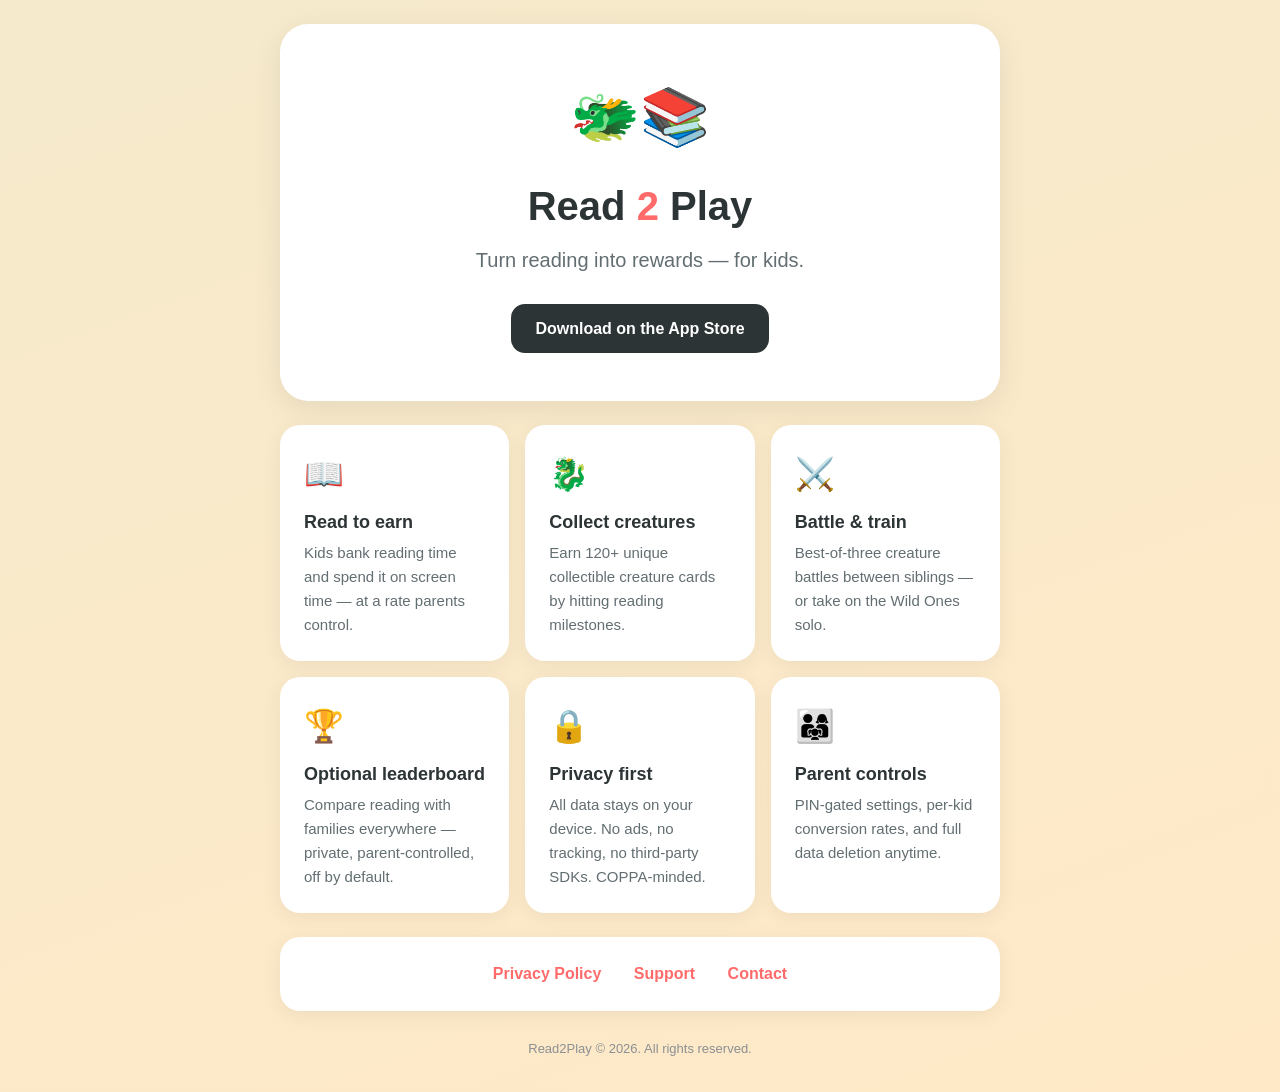
==== index.html @ 698ada0f "Read 2 Play site: landing, privacy policy, support" ====
<!DOCTYPE html>
<html lang="en">
<head>
    <meta charset="UTF-8">
    <meta name="viewport" content="width=device-width, initial-scale=1.0">
    <title>Read 2 Play — Turn reading into rewards</title>
    <style>
        * { margin: 0; padding: 0; box-sizing: border-box; }
        body {
            font-family: -apple-system, BlinkMacSystemFont, 'Segoe UI', Roboto, sans-serif;
            line-height: 1.6; color: #2D3436;
            background: linear-gradient(160deg, #F5EACC 0%, #FFE9C7 100%);
            min-height: 100vh; padding: 24px;
        }
        .wrap { max-width: 720px; margin: 0 auto; }
        .hero {
            text-align: center; background: #fff; border-radius: 28px;
            padding: 48px 32px; box-shadow: 0 8px 30px rgba(0,0,0,0.08); margin-bottom: 24px;
        }
        .logo { font-size: 56px; }
        h1 { font-size: 40px; margin: 12px 0 6px; }
        .accent { color: #FF6B6B; }
        .tagline { font-size: 20px; color: #636E72; margin-bottom: 28px; }
        .badge {
            display: inline-block; background: #2D3436; color: #fff; text-decoration: none;
            padding: 12px 24px; border-radius: 14px; font-weight: 600; font-size: 16px;
            transition: transform .15s ease;
        }
        .badge:hover { transform: translateY(-2px); }
        .grid {
            display: grid; grid-template-columns: repeat(auto-fit, minmax(210px, 1fr));
            gap: 16px; margin-bottom: 24px;
        }
        .card {
            background: #fff; border-radius: 20px; padding: 24px;
            box-shadow: 0 4px 20px rgba(0,0,0,0.06);
        }
        .card .ico { font-size: 32px; }
        .card h3 { font-size: 18px; margin: 8px 0 4px; }
        .card p { color: #636E72; font-size: 15px; }
        .links {
            text-align: center; background: #fff; border-radius: 20px; padding: 24px;
            box-shadow: 0 4px 20px rgba(0,0,0,0.06);
        }
        .links a {
            color: #FF6B6B; text-decoration: none; font-weight: 600; margin: 0 14px;
        }
        .links a:hover { text-decoration: underline; }
        footer { text-align: center; margin: 28px 0 8px; font-size: 13px; color: #8a8f93; }
    </style>
</head>
<body>
    <div class="wrap">
        <div class="hero">
            <div class="logo">🐲📚</div>
            <h1>Read <span class="accent">2</span> Play</h1>
            <p class="tagline">Turn reading into rewards — for kids.</p>
            <a class="badge" href="https://apps.apple.com/app/id6759507366">Download on the App Store</a>
        </div>

        <div class="grid">
            <div class="card"><div class="ico">📖</div><h3>Read to earn</h3><p>Kids bank reading time and spend it on screen time — at a rate parents control.</p></div>
            <div class="card"><div class="ico">🐉</div><h3>Collect creatures</h3><p>Earn 120+ unique collectible creature cards by hitting reading milestones.</p></div>
            <div class="card"><div class="ico">⚔️</div><h3>Battle &amp; train</h3><p>Best-of-three creature battles between siblings — or take on the Wild Ones solo.</p></div>
            <div class="card"><div class="ico">🏆</div><h3>Optional leaderboard</h3><p>Compare reading with families everywhere — private, parent-controlled, off by default.</p></div>
            <div class="card"><div class="ico">🔒</div><h3>Privacy first</h3><p>All data stays on your device. No ads, no tracking, no third-party SDKs. COPPA-minded.</p></div>
            <div class="card"><div class="ico">👨‍👩‍👧</div><h3>Parent controls</h3><p>PIN-gated settings, per-kid conversion rates, and full data deletion anytime.</p></div>
        </div>

        <div class="links">
            <a href="privacy.html">Privacy Policy</a>
            <a href="support.html">Support</a>
            <a href="mailto:support@jma.zone">Contact</a>
        </div>

        <footer>Read2Play &copy; 2026. All rights reserved.</footer>
    </div>
</body>
</html>
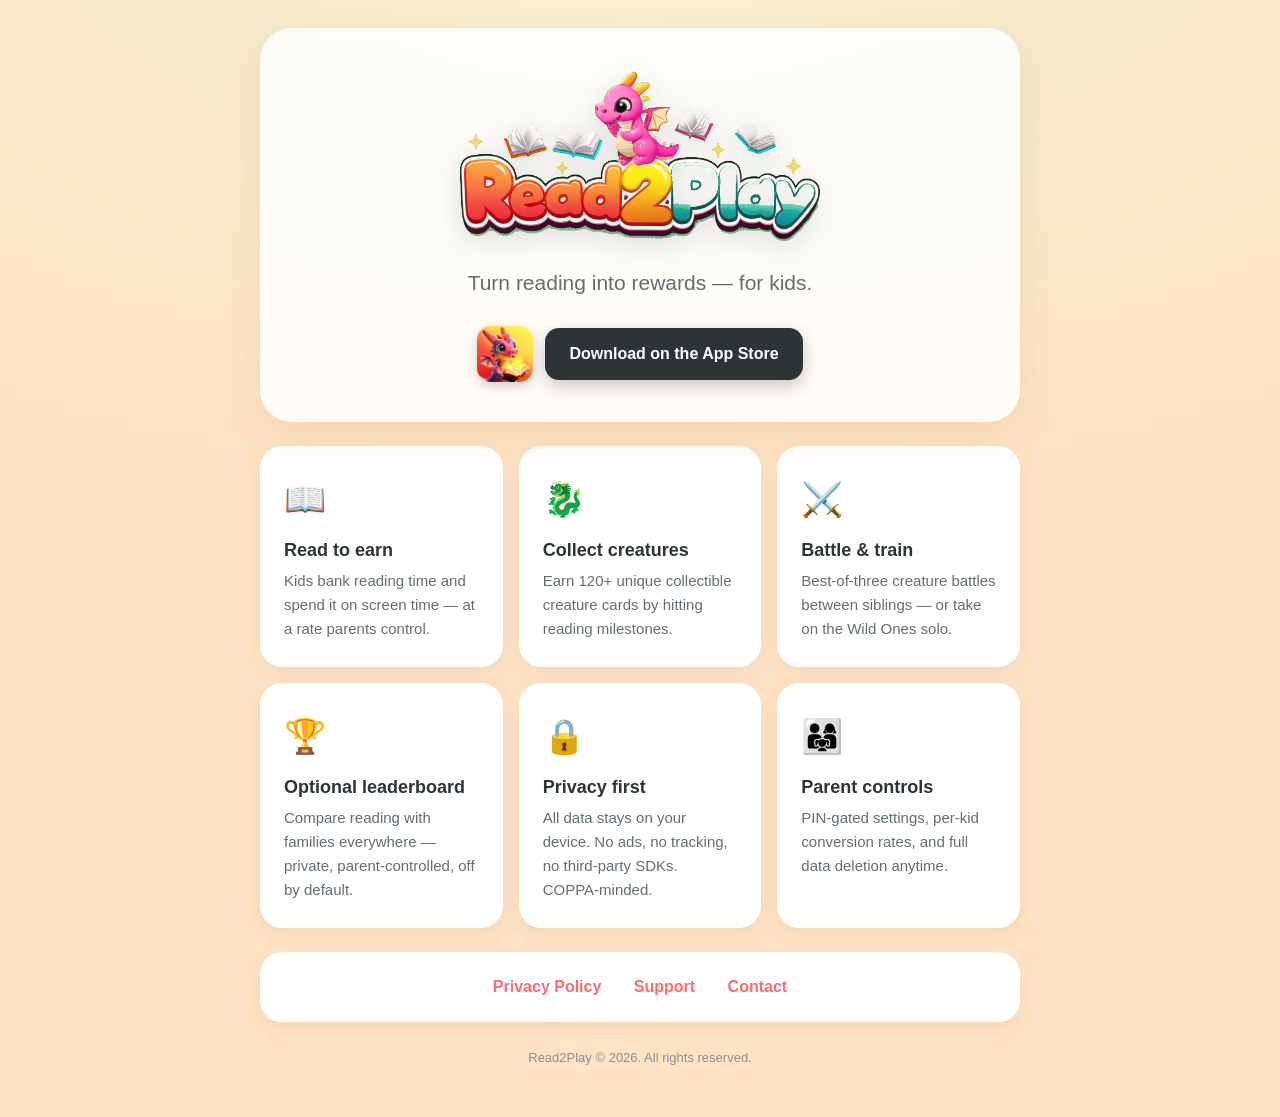
==== commit ba45b299: "Add app logo, icon, favicons; polish landing + page headers" ====
--- a/index.html
+++ b/index.html
@@ -4,58 +4,67 @@
     <meta charset="UTF-8">
     <meta name="viewport" content="width=device-width, initial-scale=1.0">
     <title>Read 2 Play — Turn reading into rewards</title>
+    <meta name="description" content="Read 2 Play turns kids' reading time into screen time — collect creatures, battle, and climb a private family leaderboard.">
+    <link rel="icon" type="image/png" href="favicon.png">
+    <link rel="apple-touch-icon" href="apple-touch-icon.png">
+    <meta property="og:title" content="Read 2 Play — Turn reading into rewards">
+    <meta property="og:description" content="Kids bank reading time to earn screen time, collect creatures, and battle. Private and parent-controlled.">
+    <meta property="og:image" content="icon.png">
     <style>
         * { margin: 0; padding: 0; box-sizing: border-box; }
+        :root { --coral:#FF6B6B; --ink:#2D3436; --muted:#636E72; }
         body {
             font-family: -apple-system, BlinkMacSystemFont, 'Segoe UI', Roboto, sans-serif;
-            line-height: 1.6; color: #2D3436;
-            background: linear-gradient(160deg, #F5EACC 0%, #FFE9C7 100%);
-            min-height: 100vh; padding: 24px;
+            line-height: 1.6; color: var(--ink);
+            background: radial-gradient(1200px 600px at 50% -10%, #FFF3D6 0%, #F5EACC 45%, #FFE3C4 100%);
+            min-height: 100vh; padding: 28px 20px 48px;
         }
-        .wrap { max-width: 720px; margin: 0 auto; }
+        .wrap { max-width: 760px; margin: 0 auto; }
         .hero {
-            text-align: center; background: #fff; border-radius: 28px;
-            padding: 48px 32px; box-shadow: 0 8px 30px rgba(0,0,0,0.08); margin-bottom: 24px;
+            text-align: center; background: rgba(255,255,255,0.85); backdrop-filter: blur(6px);
+            border-radius: 32px; padding: 44px 32px 40px;
+            box-shadow: 0 12px 40px rgba(180,120,40,0.14); margin-bottom: 24px;
         }
-        .logo { font-size: 56px; }
-        h1 { font-size: 40px; margin: 12px 0 6px; }
-        .accent { color: #FF6B6B; }
-        .tagline { font-size: 20px; color: #636E72; margin-bottom: 28px; }
+        .hero img.logo { width: min(360px, 78%); height: auto; filter: drop-shadow(0 6px 14px rgba(0,0,0,0.12)); }
+        .tagline { font-size: 21px; color: var(--muted); margin: 18px 0 26px; }
+        .cta-row { display: flex; gap: 12px; justify-content: center; flex-wrap: wrap; align-items: center; }
         .badge {
-            display: inline-block; background: #2D3436; color: #fff; text-decoration: none;
-            padding: 12px 24px; border-radius: 14px; font-weight: 600; font-size: 16px;
-            transition: transform .15s ease;
+            display: inline-flex; align-items: center; gap: 8px; background: var(--ink); color: #fff;
+            text-decoration: none; padding: 13px 24px; border-radius: 14px; font-weight: 600; font-size: 16px;
+            transition: transform .15s ease, box-shadow .15s ease; box-shadow: 0 6px 16px rgba(45,52,54,0.25);
         }
-        .badge:hover { transform: translateY(-2px); }
+        .badge:hover { transform: translateY(-2px); box-shadow: 0 10px 22px rgba(45,52,54,0.3); }
+        .appicon { width: 56px; height: 56px; border-radius: 14px; box-shadow: 0 4px 12px rgba(0,0,0,0.18); }
         .grid {
-            display: grid; grid-template-columns: repeat(auto-fit, minmax(210px, 1fr));
+            display: grid; grid-template-columns: repeat(auto-fit, minmax(220px, 1fr));
             gap: 16px; margin-bottom: 24px;
         }
         .card {
-            background: #fff; border-radius: 20px; padding: 24px;
-            box-shadow: 0 4px 20px rgba(0,0,0,0.06);
+            background: #fff; border-radius: 22px; padding: 26px 24px;
+            box-shadow: 0 6px 22px rgba(0,0,0,0.06); transition: transform .15s ease;
         }
-        .card .ico { font-size: 32px; }
-        .card h3 { font-size: 18px; margin: 8px 0 4px; }
-        .card p { color: #636E72; font-size: 15px; }
+        .card:hover { transform: translateY(-3px); }
+        .card .ico { font-size: 34px; }
+        .card h3 { font-size: 18px; margin: 10px 0 4px; }
+        .card p { color: var(--muted); font-size: 15px; }
         .links {
-            text-align: center; background: #fff; border-radius: 20px; padding: 24px;
-            box-shadow: 0 4px 20px rgba(0,0,0,0.06);
+            text-align: center; background: #fff; border-radius: 22px; padding: 22px;
+            box-shadow: 0 6px 22px rgba(0,0,0,0.06); font-weight: 600;
         }
-        .links a {
-            color: #FF6B6B; text-decoration: none; font-weight: 600; margin: 0 14px;
-        }
+        .links a { color: var(--coral); text-decoration: none; margin: 0 14px; }
         .links a:hover { text-decoration: underline; }
-        footer { text-align: center; margin: 28px 0 8px; font-size: 13px; color: #8a8f93; }
+        footer { text-align: center; margin-top: 26px; font-size: 13px; color: #8a8f93; }
     </style>
 </head>
 <body>
     <div class="wrap">
         <div class="hero">
-            <div class="logo">🐲📚</div>
-            <h1>Read <span class="accent">2</span> Play</h1>
+            <img class="logo" src="logo.png" alt="Read 2 Play">
             <p class="tagline">Turn reading into rewards — for kids.</p>
-            <a class="badge" href="https://apps.apple.com/app/id6759507366">Download on the App Store</a>
+            <div class="cta-row">
+                <img class="appicon" src="icon.png" alt="Read 2 Play app icon">
+                <a class="badge" href="https://apps.apple.com/app/id6759507366">Download on the App Store</a>
+            </div>
         </div>
 
         <div class="grid">
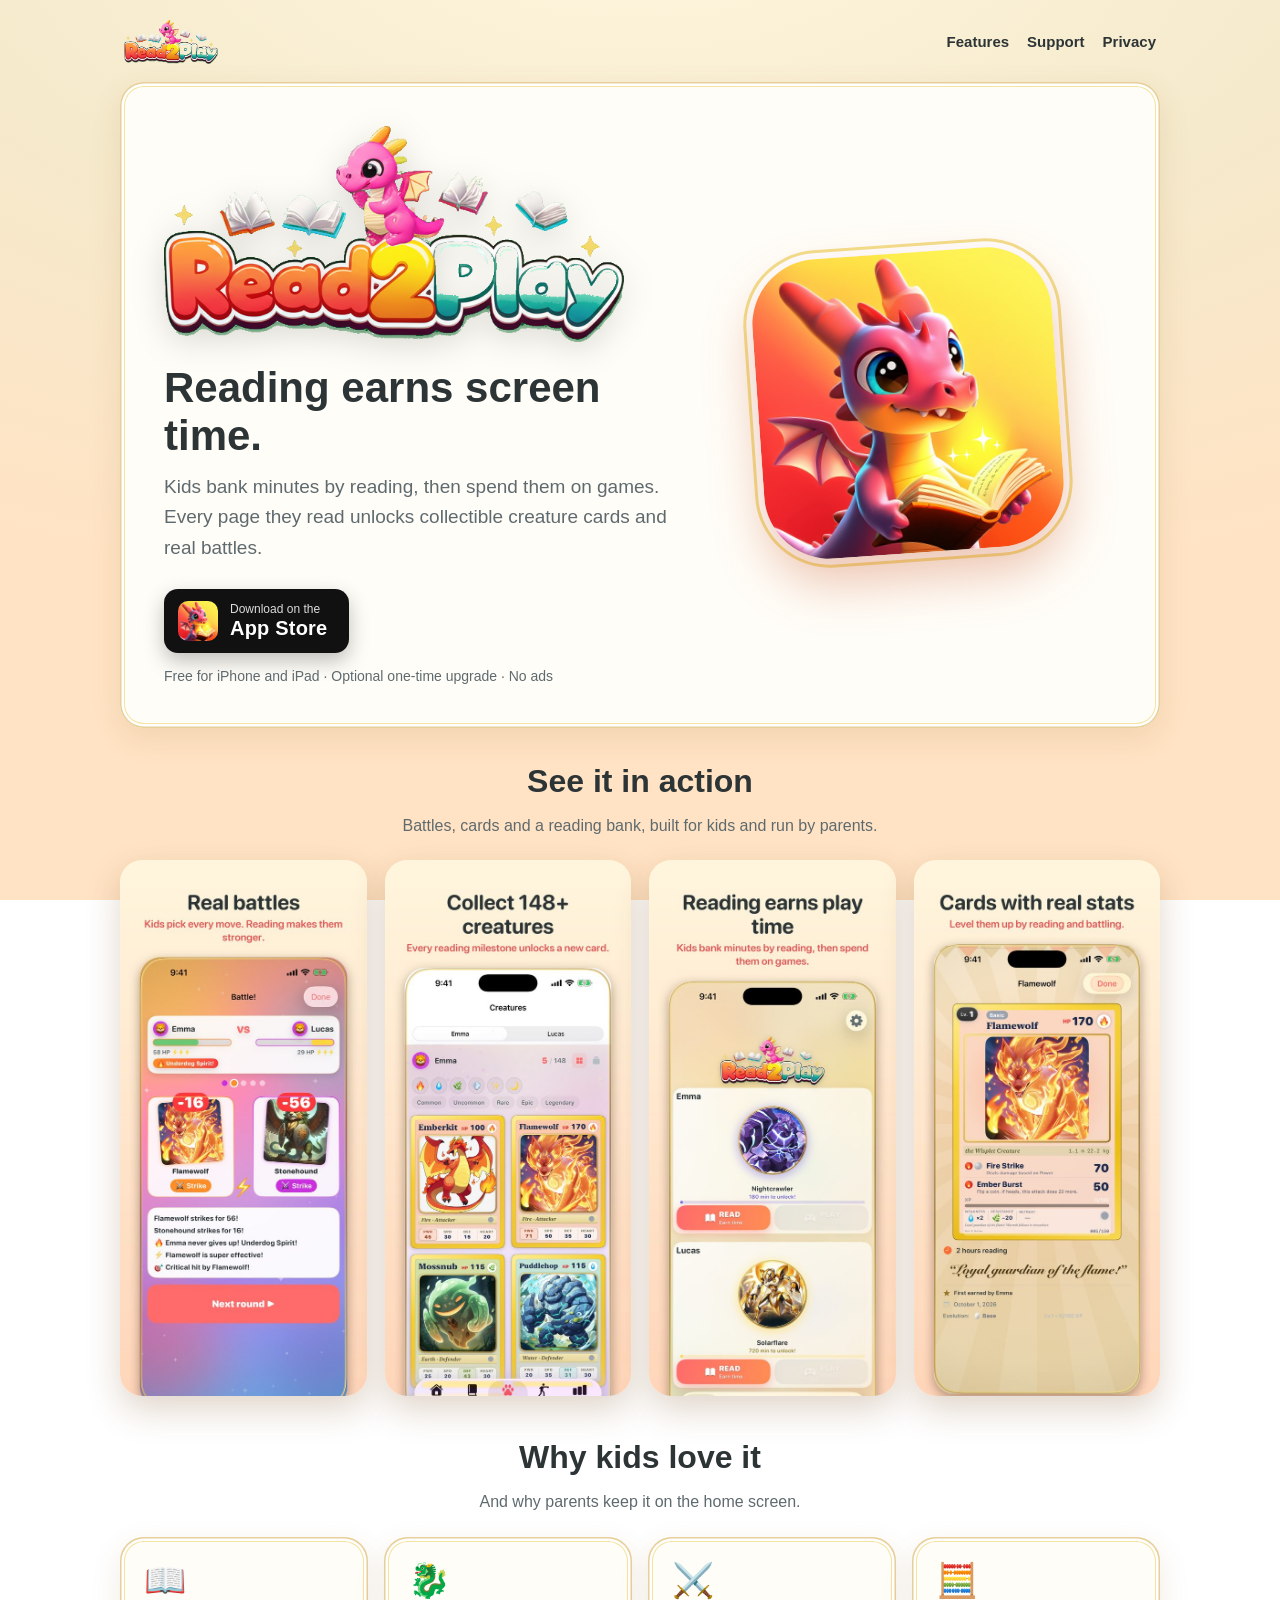
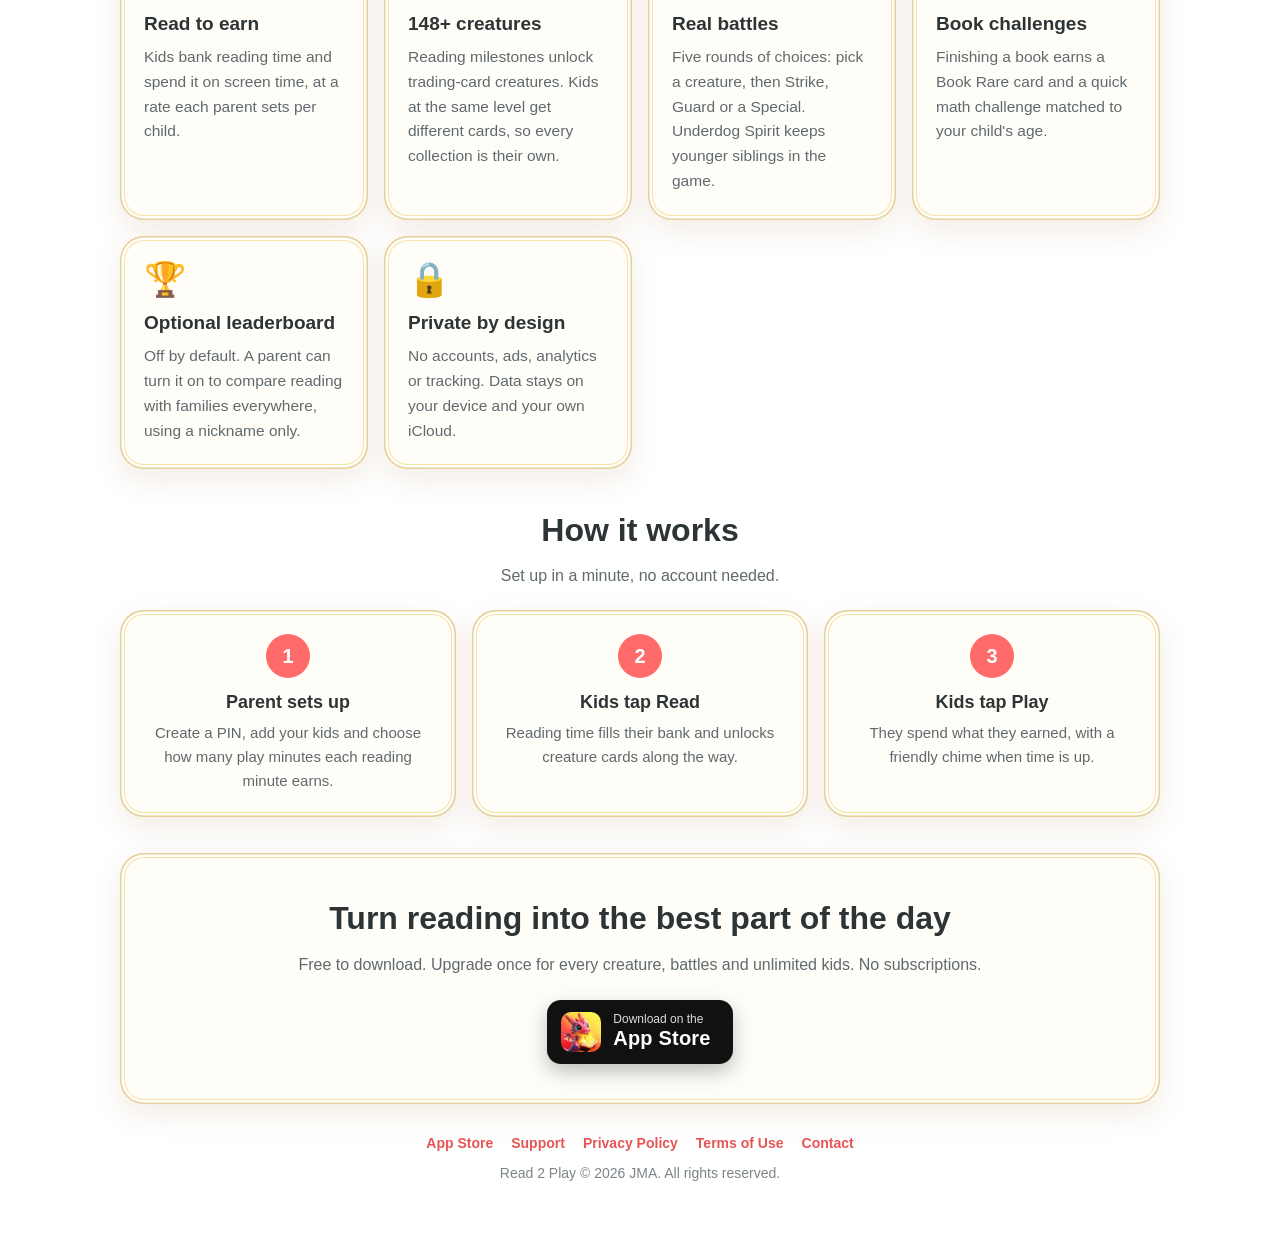
==== commit cb42fc6a: "Refresh site for 1.6: bigger logo, screenshots, App Store links, accurate privacy - New shared style" ====
--- a/index.html
+++ b/index.html
@@ -3,86 +3,88 @@
 <head>
     <meta charset="UTF-8">
     <meta name="viewport" content="width=device-width, initial-scale=1.0">
-    <title>Read 2 Play — Turn reading into rewards</title>
-    <meta name="description" content="Read 2 Play turns kids' reading time into screen time — collect creatures, battle, and climb a private family leaderboard.">
+    <title>Read 2 Play | Reading earns screen time</title>
+    <meta name="description" content="Kids earn screen time by reading, collect 148+ creature cards and play real turn-based battles. No ads, no tracking, parent-controlled.">
     <link rel="icon" type="image/png" href="favicon.png">
     <link rel="apple-touch-icon" href="apple-touch-icon.png">
-    <meta property="og:title" content="Read 2 Play — Turn reading into rewards">
-    <meta property="og:description" content="Kids bank reading time to earn screen time, collect creatures, and battle. Private and parent-controlled.">
-    <meta property="og:image" content="icon.png">
-    <style>
-        * { margin: 0; padding: 0; box-sizing: border-box; }
-        :root { --coral:#FF6B6B; --ink:#2D3436; --muted:#636E72; }
-        body {
-            font-family: -apple-system, BlinkMacSystemFont, 'Segoe UI', Roboto, sans-serif;
-            line-height: 1.6; color: var(--ink);
-            background: radial-gradient(1200px 600px at 50% -10%, #FFF3D6 0%, #F5EACC 45%, #FFE3C4 100%);
-            min-height: 100vh; padding: 28px 20px 48px;
-        }
-        .wrap { max-width: 760px; margin: 0 auto; }
-        .hero {
-            text-align: center; background: rgba(255,255,255,0.85); backdrop-filter: blur(6px);
-            border-radius: 32px; padding: 44px 32px 40px;
-            box-shadow: 0 12px 40px rgba(180,120,40,0.14); margin-bottom: 24px;
-        }
-        .hero img.logo { width: min(360px, 78%); height: auto; filter: drop-shadow(0 6px 14px rgba(0,0,0,0.12)); }
-        .tagline { font-size: 21px; color: var(--muted); margin: 18px 0 26px; }
-        .cta-row { display: flex; gap: 12px; justify-content: center; flex-wrap: wrap; align-items: center; }
-        .badge {
-            display: inline-flex; align-items: center; gap: 8px; background: var(--ink); color: #fff;
-            text-decoration: none; padding: 13px 24px; border-radius: 14px; font-weight: 600; font-size: 16px;
-            transition: transform .15s ease, box-shadow .15s ease; box-shadow: 0 6px 16px rgba(45,52,54,0.25);
-        }
-        .badge:hover { transform: translateY(-2px); box-shadow: 0 10px 22px rgba(45,52,54,0.3); }
-        .appicon { width: 56px; height: 56px; border-radius: 14px; box-shadow: 0 4px 12px rgba(0,0,0,0.18); }
-        .grid {
-            display: grid; grid-template-columns: repeat(auto-fit, minmax(220px, 1fr));
-            gap: 16px; margin-bottom: 24px;
-        }
-        .card {
-            background: #fff; border-radius: 22px; padding: 26px 24px;
-            box-shadow: 0 6px 22px rgba(0,0,0,0.06); transition: transform .15s ease;
-        }
-        .card:hover { transform: translateY(-3px); }
-        .card .ico { font-size: 34px; }
-        .card h3 { font-size: 18px; margin: 10px 0 4px; }
-        .card p { color: var(--muted); font-size: 15px; }
-        .links {
-            text-align: center; background: #fff; border-radius: 22px; padding: 22px;
-            box-shadow: 0 6px 22px rgba(0,0,0,0.06); font-weight: 600;
-        }
-        .links a { color: var(--coral); text-decoration: none; margin: 0 14px; }
-        .links a:hover { text-decoration: underline; }
-        footer { text-align: center; margin-top: 26px; font-size: 13px; color: #8a8f93; }
-    </style>
+    <meta name="apple-itunes-app" content="app-id=6759507366">
+    <meta property="og:title" content="Read 2 Play | Reading earns screen time">
+    <meta property="og:description" content="Kids bank reading time to earn screen time, collect 148+ creature cards and battle. Private and parent-controlled.">
+    <meta property="og:image" content="https://sourcefrenchy.github.io/read2play-site/icon-600.jpg">
+    <link rel="stylesheet" href="style.css">
 </head>
 <body>
-    <div class="wrap">
-        <div class="hero">
-            <img class="logo" src="logo.png" alt="Read 2 Play">
-            <p class="tagline">Turn reading into rewards — for kids.</p>
-            <div class="cta-row">
-                <img class="appicon" src="icon.png" alt="Read 2 Play app icon">
-                <a class="badge" href="https://apps.apple.com/app/id6759507366">Download on the App Store</a>
+    <header class="topbar">
+        <a class="brand" href="index.html"><img src="logo.png" alt="Read 2 Play"></a>
+        <nav>
+            <a href="#features">Features</a>
+            <a href="support.html">Support</a>
+            <a href="privacy.html">Privacy</a>
+        </nav>
+    </header>
+
+    <main class="wrap">
+        <section class="hero panel">
+            <div>
+                <img class="logo" src="logo.png" alt="Read 2 Play">
+                <h1>Reading earns screen time.</h1>
+                <p class="lead">Kids bank minutes by reading, then spend them on games. Every page they read unlocks collectible creature cards and real battles.</p>
+                <a class="store-btn" href="https://apps.apple.com/app/id6759507366">
+                    <img src="apple-touch-icon.png" alt="">
+                    <span><small>Download on the</small><strong>App Store</strong></span>
+                </a>
+                <p class="fine">Free for iPhone and iPad · Optional one-time upgrade · No ads</p>
             </div>
+            <div class="mascot"><img src="icon-600.jpg" alt="Read 2 Play dragon mascot"></div>
+        </section>
+
+        <h2 class="section-title">See it in action</h2>
+        <p class="section-sub">Battles, cards and a reading bank, built for kids and run by parents.</p>
+        <div class="shots">
+            <img src="shots/01_reveal.jpg" alt="A five-round creature battle between two kids" loading="lazy">
+            <img src="shots/02_creatures.jpg" alt="A collection of creature trading cards" loading="lazy">
+            <img src="shots/03_home.jpg" alt="Home screen with each kid's reading progress" loading="lazy">
+            <img src="shots/05_card.jpg" alt="A full creature card with stats" loading="lazy">
         </div>
 
+        <h2 class="section-title" id="features">Why kids love it</h2>
+        <p class="section-sub">And why parents keep it on the home screen.</p>
         <div class="grid">
-            <div class="card"><div class="ico">📖</div><h3>Read to earn</h3><p>Kids bank reading time and spend it on screen time — at a rate parents control.</p></div>
-            <div class="card"><div class="ico">🐉</div><h3>Collect creatures</h3><p>Earn 120+ unique collectible creature cards by hitting reading milestones.</p></div>
-            <div class="card"><div class="ico">⚔️</div><h3>Battle &amp; train</h3><p>Best-of-three creature battles between siblings — or take on the Wild Ones solo.</p></div>
-            <div class="card"><div class="ico">🏆</div><h3>Optional leaderboard</h3><p>Compare reading with families everywhere — private, parent-controlled, off by default.</p></div>
-            <div class="card"><div class="ico">🔒</div><h3>Privacy first</h3><p>All data stays on your device. No ads, no tracking, no third-party SDKs. COPPA-minded.</p></div>
-            <div class="card"><div class="ico">👨‍👩‍👧</div><h3>Parent controls</h3><p>PIN-gated settings, per-kid conversion rates, and full data deletion anytime.</p></div>
+            <div class="card panel"><div class="ico">📖</div><h3>Read to earn</h3><p>Kids bank reading time and spend it on screen time, at a rate each parent sets per child.</p></div>
+            <div class="card panel"><div class="ico">🐉</div><h3>148+ creatures</h3><p>Reading milestones unlock trading-card creatures. Kids at the same level get different cards, so every collection is their own.</p></div>
+            <div class="card panel"><div class="ico">⚔️</div><h3>Real battles</h3><p>Five rounds of choices: pick a creature, then Strike, Guard or a Special. Underdog Spirit keeps younger siblings in the game.</p></div>
+            <div class="card panel"><div class="ico">🧮</div><h3>Book challenges</h3><p>Finishing a book earns a Book Rare card and a quick math challenge matched to your child's age.</p></div>
+            <div class="card panel"><div class="ico">🏆</div><h3>Optional leaderboard</h3><p>Off by default. A parent can turn it on to compare reading with families everywhere, using a nickname only.</p></div>
+            <div class="card panel"><div class="ico">🔒</div><h3>Private by design</h3><p>No accounts, ads, analytics or tracking. Data stays on your device and your own iCloud.</p></div>
         </div>
 
-        <div class="links">
-            <a href="privacy.html">Privacy Policy</a>
-            <a href="support.html">Support</a>
-            <a href="mailto:support@jma.zone">Contact</a>
+        <h2 class="section-title">How it works</h2>
+        <p class="section-sub">Set up in a minute, no account needed.</p>
+        <div class="steps">
+            <div class="step panel"><b>1</b><h3>Parent sets up</h3><p>Create a PIN, add your kids and choose how many play minutes each reading minute earns.</p></div>
+            <div class="step panel"><b>2</b><h3>Kids tap Read</h3><p>Reading time fills their bank and unlocks creature cards along the way.</p></div>
+            <div class="step panel"><b>3</b><h3>Kids tap Play</h3><p>They spend what they earned, with a friendly chime when time is up.</p></div>
         </div>
 
-        <footer>Read2Play &copy; 2026. All rights reserved.</footer>
-    </div>
+        <section class="final panel">
+            <h2>Turn reading into the best part of the day</h2>
+            <p>Free to download. Upgrade once for every creature, battles and unlimited kids. No subscriptions.</p>
+            <a class="store-btn" href="https://apps.apple.com/app/id6759507366">
+                <img src="apple-touch-icon.png" alt="">
+                <span><small>Download on the</small><strong>App Store</strong></span>
+            </a>
+        </section>
+
+        <footer>
+            <nav>
+                <a href="https://apps.apple.com/app/id6759507366">App Store</a>
+                <a href="support.html">Support</a>
+                <a href="privacy.html">Privacy Policy</a>
+                <a href="terms.html">Terms of Use</a>
+                <a href="mailto:support@jma.zone">Contact</a>
+            </nav>
+            Read 2 Play &copy; 2026 JMA. All rights reserved.
+        </footer>
+    </main>
 </body>
 </html>
--- a/style.css
+++ b/style.css
@@ -0,0 +1,153 @@
+/* Read 2 Play site: one stylesheet for every page (landing, support, privacy, terms). */
+:root {
+    --cream: #FFF6DE;
+    --parchment: #F5EACC;
+    --peach: #FFE3C4;
+    --coral: #FF6B6B;
+    --coral-deep: #E85454;
+    --teal: #2FB5AA;
+    --gold: #D4A84A;
+    --gold-light: #F3DE8C;
+    --ink: #2D3436;
+    --muted: #5F6A6E;
+    --card: #FFFDF8;
+    --radius: 24px;
+    --shadow: 0 10px 30px rgba(150, 100, 30, 0.12);
+}
+
+* { margin: 0; padding: 0; box-sizing: border-box; }
+html { scroll-behavior: smooth; }
+
+body {
+    font-family: ui-rounded, "SF Pro Rounded", -apple-system, BlinkMacSystemFont, "Segoe UI", Roboto, sans-serif;
+    line-height: 1.6;
+    color: var(--ink);
+    background: radial-gradient(1400px 700px at 50% -10%, var(--cream) 0%, var(--parchment) 50%, var(--peach) 100%) fixed;
+    min-height: 100vh;
+    padding: 20px 16px 48px;
+}
+
+a { color: var(--coral-deep); }
+img { max-width: 100%; }
+.wrap { max-width: 1040px; margin: 0 auto; }
+.narrow { max-width: 760px; margin: 0 auto; }
+
+/* Gilded panel: the same double gold rule the app uses for featured frames. */
+.panel {
+    background: var(--card);
+    border-radius: var(--radius);
+    box-shadow: var(--shadow), inset 0 0 0 1.5px rgba(212, 168, 74, 0.55), inset 0 0 0 4px #fff, inset 0 0 0 5px rgba(243, 222, 140, 0.8);
+}
+
+/* ---------- Top bar ---------- */
+.topbar {
+    display: flex; align-items: center; justify-content: space-between; gap: 12px;
+    max-width: 1040px; margin: 0 auto 18px; padding: 0 4px;
+}
+.topbar .brand img { height: 44px; display: block; }
+.topbar nav { display: flex; gap: 18px; flex-wrap: wrap; justify-content: flex-end; }
+.topbar nav a { color: var(--ink); text-decoration: none; font-weight: 600; font-size: 15px; }
+.topbar nav a:hover { color: var(--coral-deep); }
+
+/* ---------- App Store button ---------- */
+.store-btn {
+    display: inline-flex; align-items: center; gap: 12px;
+    background: #111; color: #fff; text-decoration: none;
+    padding: 12px 22px 12px 14px; border-radius: 14px;
+    box-shadow: 0 8px 20px rgba(0, 0, 0, 0.25);
+    transition: transform .15s ease, box-shadow .15s ease;
+}
+.store-btn:hover { transform: translateY(-2px); box-shadow: 0 12px 26px rgba(0, 0, 0, 0.3); }
+.store-btn img { width: 40px; height: 40px; border-radius: 10px; }
+.store-btn span { display: flex; flex-direction: column; line-height: 1.15; text-align: left; }
+.store-btn small { font-size: 12px; opacity: .85; }
+.store-btn strong { font-size: 20px; letter-spacing: .2px; }
+.fine { font-size: 14px; color: var(--muted); margin-top: 12px; }
+
+/* ---------- Hero ---------- */
+.hero {
+    display: grid; grid-template-columns: 1.1fr .9fr; gap: 28px; align-items: center;
+    padding: 44px 44px 40px; margin-bottom: 28px;
+}
+.hero .logo { width: min(460px, 100%); height: auto; display: block; filter: drop-shadow(0 8px 16px rgba(0,0,0,.14)); }
+.hero h1 { font-size: clamp(28px, 4vw, 42px); line-height: 1.15; margin: 22px 0 12px; }
+.hero p.lead { font-size: 19px; color: var(--muted); margin-bottom: 26px; }
+.hero .mascot { justify-self: center; position: relative; }
+.hero .mascot img {
+    width: min(300px, 70vw); border-radius: 22%;
+    box-shadow: 0 24px 50px rgba(200, 90, 40, .35), 0 0 0 6px #fff, 0 0 0 9px var(--gold-light);
+    transform: rotate(-4deg);
+}
+
+/* ---------- Screenshots ---------- */
+.section-title { text-align: center; font-size: clamp(24px, 3vw, 32px); margin: 8px 0 6px; }
+.section-sub { text-align: center; color: var(--muted); margin-bottom: 22px; }
+.shots {
+    display: grid; grid-template-columns: repeat(4, 1fr); gap: 18px; margin-bottom: 36px;
+}
+.shots img {
+    width: 100%; border-radius: 22px; display: block;
+    box-shadow: 0 14px 34px rgba(120, 70, 20, .22);
+}
+
+/* ---------- Features ---------- */
+.grid { display: grid; grid-template-columns: repeat(auto-fit, minmax(240px, 1fr)); gap: 16px; margin-bottom: 36px; }
+.card { padding: 26px 24px; transition: transform .15s ease; }
+.card:hover { transform: translateY(-3px); }
+.card .ico { font-size: 34px; line-height: 1; }
+.card h3 { font-size: 19px; margin: 12px 0 6px; }
+.card p { color: var(--muted); font-size: 15.5px; }
+
+/* ---------- Steps ---------- */
+.steps { display: grid; grid-template-columns: repeat(3, 1fr); gap: 16px; margin-bottom: 36px; }
+.step { padding: 24px; text-align: center; }
+.step b {
+    display: inline-grid; place-items: center; width: 44px; height: 44px; border-radius: 50%;
+    background: var(--coral); color: #fff; font-size: 20px; margin-bottom: 10px;
+}
+.step h3 { font-size: 18px; margin-bottom: 4px; }
+.step p { color: var(--muted); font-size: 15px; }
+
+/* ---------- Final call to action ---------- */
+.final { text-align: center; padding: 40px 28px; margin-bottom: 28px; }
+.final h2 { font-size: clamp(24px, 3vw, 32px); margin-bottom: 8px; }
+.final p { color: var(--muted); margin-bottom: 22px; }
+
+/* ---------- Document pages (support, privacy, terms) ---------- */
+.doc { padding: 40px; }
+.doc h1 { font-size: 32px; margin-bottom: 6px; }
+.doc .updated { font-size: 14px; color: var(--muted); margin-bottom: 26px; }
+.doc h2 { font-size: 21px; margin: 28px 0 10px; }
+.doc p, .doc li { margin-bottom: 12px; color: var(--muted); }
+.doc ul { padding-left: 22px; }
+.doc strong { color: var(--ink); }
+.doc .summary {
+    background: #F0FAF3; border-radius: 16px; padding: 18px 20px; margin-top: 28px;
+    box-shadow: inset 0 0 0 1.5px rgba(107, 203, 119, .5);
+}
+.doc .cta-box { text-align: center; margin: 30px 0 4px; }
+details { border-radius: 16px; background: #FFF9EC; margin-bottom: 10px; box-shadow: inset 0 0 0 1px rgba(212,168,74,.35); }
+details summary { cursor: pointer; padding: 14px 18px; font-weight: 700; color: var(--ink); list-style: none; }
+details summary::after { content: "+"; float: right; color: var(--coral); font-weight: 800; }
+details[open] summary::after { content: "–"; }
+details > div { padding: 0 18px 14px; }
+details > div p { margin-bottom: 8px; }
+
+/* ---------- Footer ---------- */
+footer { text-align: center; margin-top: 28px; font-size: 14px; color: #7d8589; }
+footer nav { margin-bottom: 8px; display: flex; gap: 18px; justify-content: center; flex-wrap: wrap; }
+footer nav a { color: var(--coral-deep); text-decoration: none; font-weight: 600; }
+
+/* ---------- Small screens ---------- */
+@media (max-width: 820px) {
+    .hero { grid-template-columns: 1fr; text-align: center; padding: 32px 22px; }
+    .hero .logo { margin: 0 auto; }
+    .hero .mascot { order: -1; }
+    .hero .mascot img { width: 180px; }
+    .shots { grid-template-columns: repeat(4, 70%); overflow-x: auto; scroll-snap-type: x mandatory; padding-bottom: 8px; }
+    .shots img { scroll-snap-align: center; }
+    .steps { grid-template-columns: 1fr; }
+    .doc { padding: 26px 20px; }
+    .topbar nav { gap: 12px; }
+    .topbar nav a { font-size: 14px; }
+}
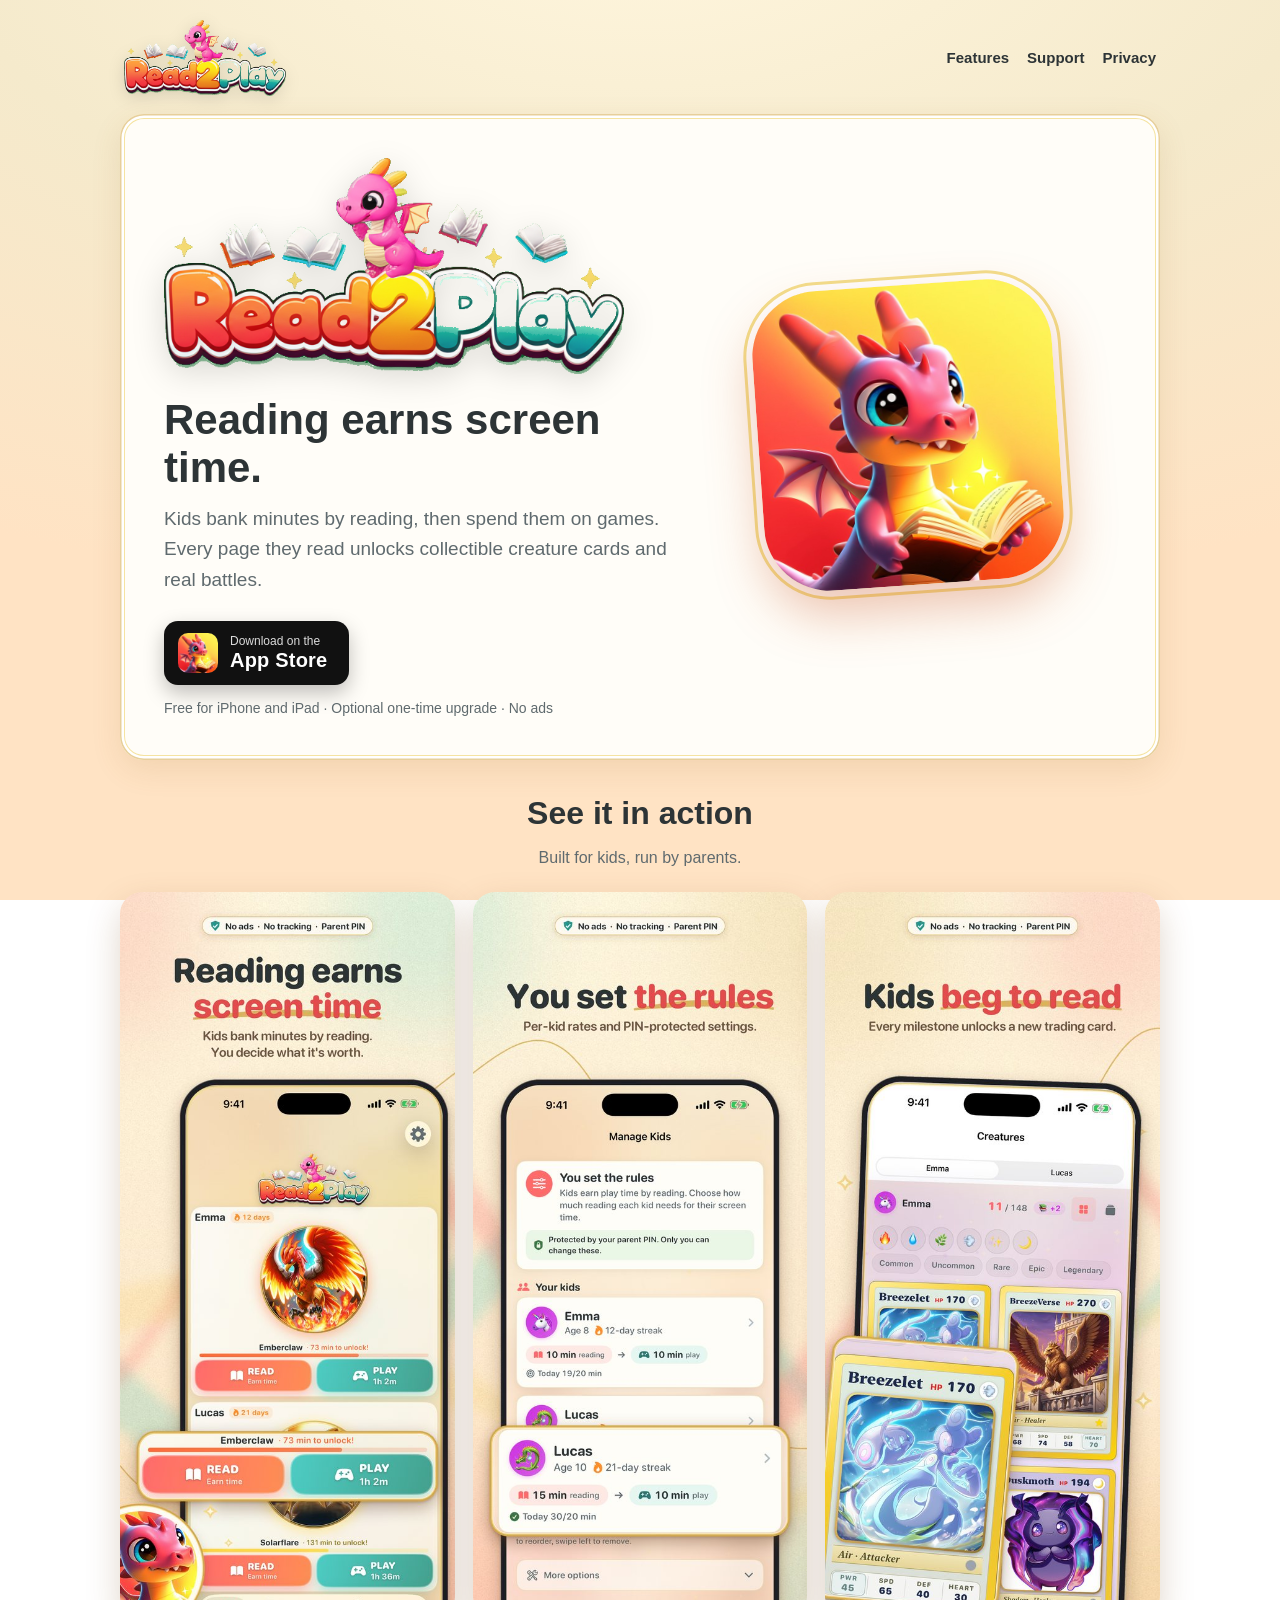
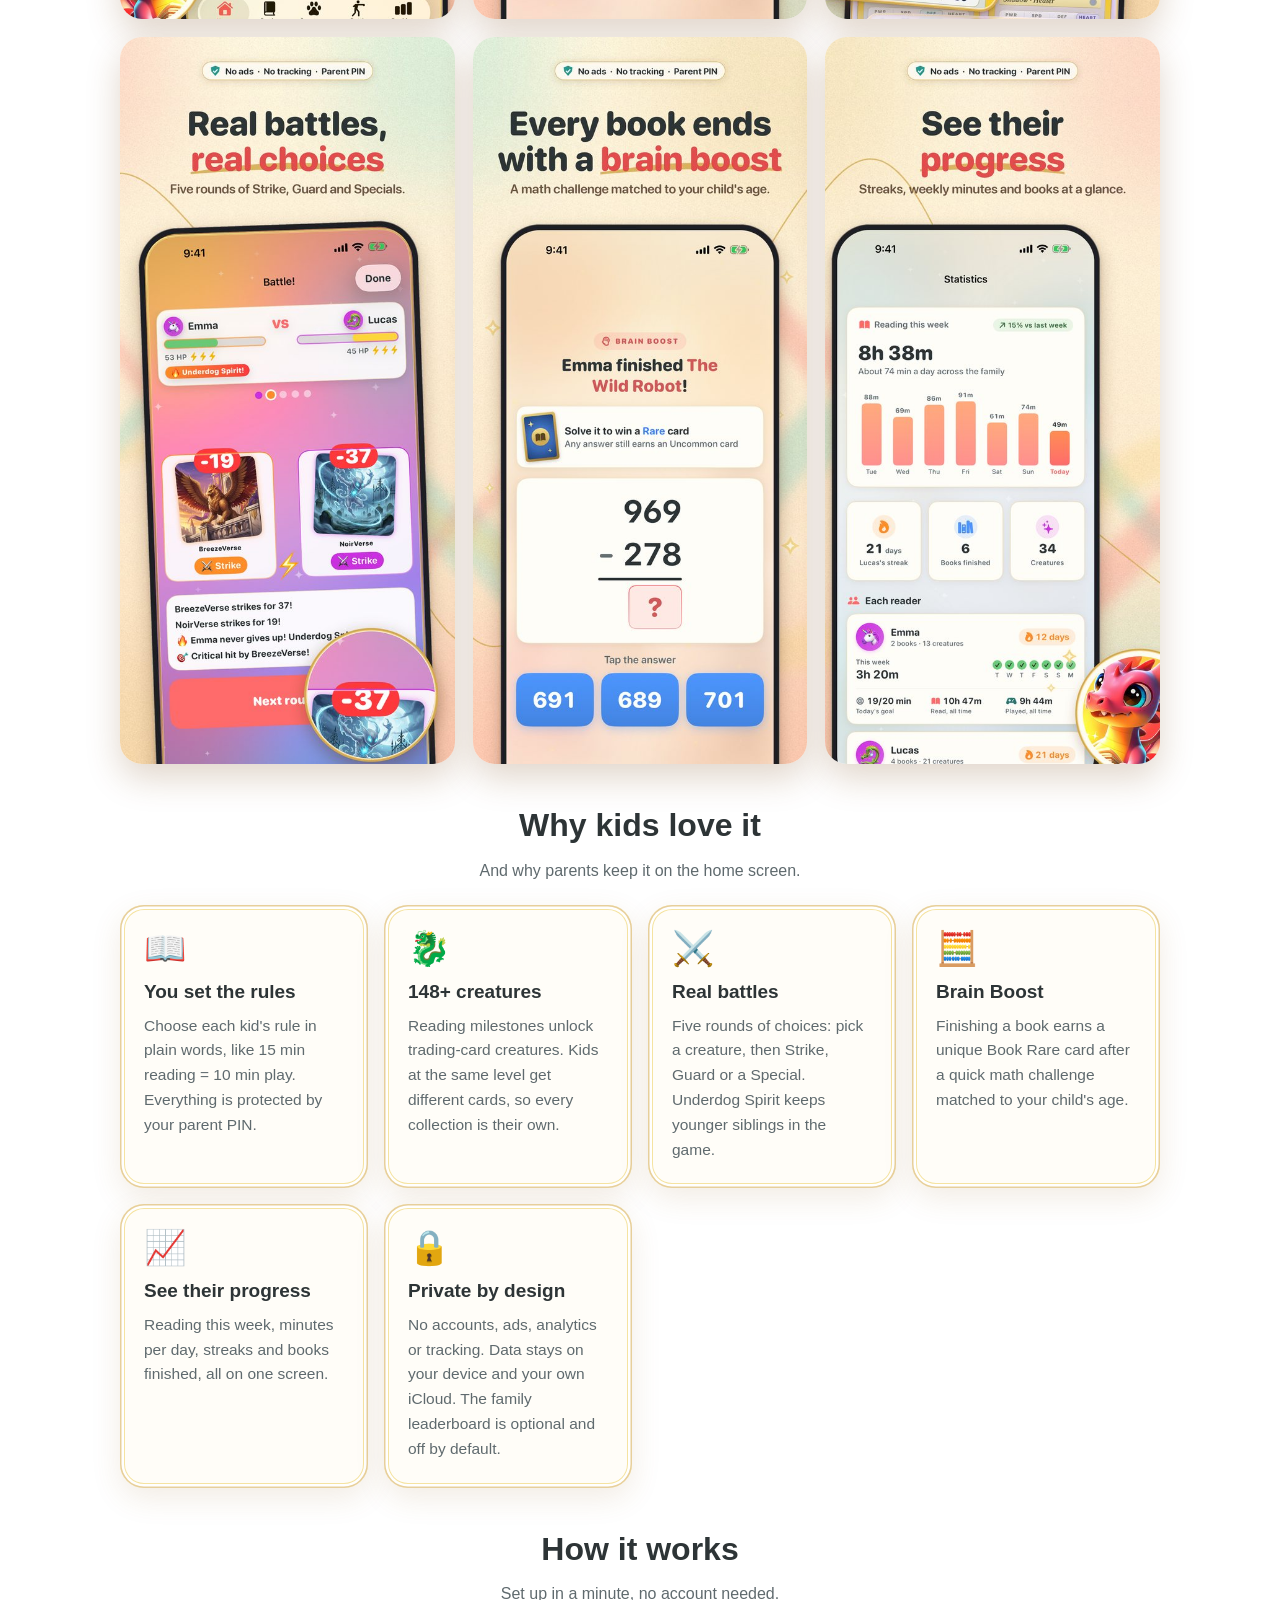
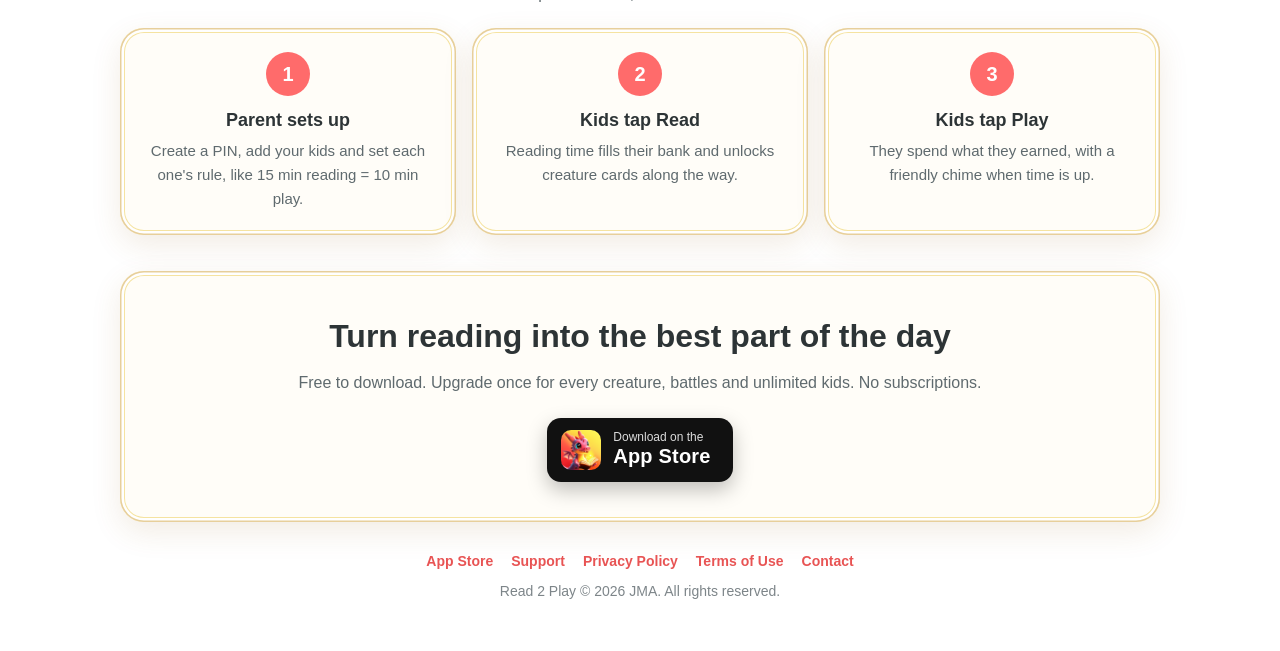
==== commit 5f5ad4af: "Site for 1.7: new screenshots (parent-first set), You set the rules, Brain Boost, weekly progress, u" ====
--- a/index.html
+++ b/index.html
@@ -39,29 +39,31 @@
         </section>
 
         <h2 class="section-title">See it in action</h2>
-        <p class="section-sub">Battles, cards and a reading bank, built for kids and run by parents.</p>
+        <p class="section-sub">Built for kids, run by parents.</p>
         <div class="shots">
-            <img src="shots/01_reveal.jpg" alt="A five-round creature battle between two kids" loading="lazy">
-            <img src="shots/02_creatures.jpg" alt="A collection of creature trading cards" loading="lazy">
-            <img src="shots/03_home.jpg" alt="Home screen with each kid's reading progress" loading="lazy">
-            <img src="shots/05_card.jpg" alt="A full creature card with stats" loading="lazy">
+            <img src="shots/01_home.jpg" alt="Home screen: each kid's next creature with Read and Play buttons" loading="lazy">
+            <img src="shots/02_parent.jpg" alt="Manage Kids: each kid's reading to play rule, protected by the parent PIN" loading="lazy">
+            <img src="shots/03_creatures.jpg" alt="A collection of creature trading cards" loading="lazy">
+            <img src="shots/04_battle.jpg" alt="A five-round creature battle between two kids" loading="lazy">
+            <img src="shots/05_book.jpg" alt="Brain Boost math challenge after finishing a book" loading="lazy">
+            <img src="shots/06_stats.jpg" alt="Weekly reading progress with minutes per day" loading="lazy">
         </div>
 
         <h2 class="section-title" id="features">Why kids love it</h2>
         <p class="section-sub">And why parents keep it on the home screen.</p>
         <div class="grid">
-            <div class="card panel"><div class="ico">📖</div><h3>Read to earn</h3><p>Kids bank reading time and spend it on screen time, at a rate each parent sets per child.</p></div>
+            <div class="card panel"><div class="ico">📖</div><h3>You set the rules</h3><p>Choose each kid's rule in plain words, like 15 min reading = 10 min play. Everything is protected by your parent PIN.</p></div>
             <div class="card panel"><div class="ico">🐉</div><h3>148+ creatures</h3><p>Reading milestones unlock trading-card creatures. Kids at the same level get different cards, so every collection is their own.</p></div>
             <div class="card panel"><div class="ico">⚔️</div><h3>Real battles</h3><p>Five rounds of choices: pick a creature, then Strike, Guard or a Special. Underdog Spirit keeps younger siblings in the game.</p></div>
-            <div class="card panel"><div class="ico">🧮</div><h3>Book challenges</h3><p>Finishing a book earns a Book Rare card and a quick math challenge matched to your child's age.</p></div>
-            <div class="card panel"><div class="ico">🏆</div><h3>Optional leaderboard</h3><p>Off by default. A parent can turn it on to compare reading with families everywhere, using a nickname only.</p></div>
-            <div class="card panel"><div class="ico">🔒</div><h3>Private by design</h3><p>No accounts, ads, analytics or tracking. Data stays on your device and your own iCloud.</p></div>
+            <div class="card panel"><div class="ico">🧮</div><h3>Brain Boost</h3><p>Finishing a book earns a unique Book Rare card after a quick math challenge matched to your child's age.</p></div>
+            <div class="card panel"><div class="ico">📈</div><h3>See their progress</h3><p>Reading this week, minutes per day, streaks and books finished, all on one screen.</p></div>
+            <div class="card panel"><div class="ico">🔒</div><h3>Private by design</h3><p>No accounts, ads, analytics or tracking. Data stays on your device and your own iCloud. The family leaderboard is optional and off by default.</p></div>
         </div>
 
         <h2 class="section-title">How it works</h2>
         <p class="section-sub">Set up in a minute, no account needed.</p>
         <div class="steps">
-            <div class="step panel"><b>1</b><h3>Parent sets up</h3><p>Create a PIN, add your kids and choose how many play minutes each reading minute earns.</p></div>
+            <div class="step panel"><b>1</b><h3>Parent sets up</h3><p>Create a PIN, add your kids and set each one's rule, like 15 min reading = 10 min play.</p></div>
             <div class="step panel"><b>2</b><h3>Kids tap Read</h3><p>Reading time fills their bank and unlocks creature cards along the way.</p></div>
             <div class="step panel"><b>3</b><h3>Kids tap Play</h3><p>They spend what they earned, with a friendly chime when time is up.</p></div>
         </div>
--- a/style.css
+++ b/style.css
@@ -44,7 +44,7 @@
     display: flex; align-items: center; justify-content: space-between; gap: 12px;
     max-width: 1040px; margin: 0 auto 18px; padding: 0 4px;
 }
-.topbar .brand img { height: 44px; display: block; }
+.topbar .brand img { height: 76px; display: block; filter: drop-shadow(0 4px 8px rgba(0,0,0,.12)); }
 .topbar nav { display: flex; gap: 18px; flex-wrap: wrap; justify-content: flex-end; }
 .topbar nav a { color: var(--ink); text-decoration: none; font-weight: 600; font-size: 15px; }
 .topbar nav a:hover { color: var(--coral-deep); }
@@ -83,7 +83,7 @@
 .section-title { text-align: center; font-size: clamp(24px, 3vw, 32px); margin: 8px 0 6px; }
 .section-sub { text-align: center; color: var(--muted); margin-bottom: 22px; }
 .shots {
-    display: grid; grid-template-columns: repeat(4, 1fr); gap: 18px; margin-bottom: 36px;
+    display: grid; grid-template-columns: repeat(3, 1fr); gap: 18px; margin-bottom: 36px;
 }
 .shots img {
     width: 100%; border-radius: 22px; display: block;
@@ -144,10 +144,11 @@
     .hero .logo { margin: 0 auto; }
     .hero .mascot { order: -1; }
     .hero .mascot img { width: 180px; }
-    .shots { grid-template-columns: repeat(4, 70%); overflow-x: auto; scroll-snap-type: x mandatory; padding-bottom: 8px; }
+    .shots { grid-template-columns: repeat(6, 70%); overflow-x: auto; scroll-snap-type: x mandatory; padding-bottom: 8px; }
     .shots img { scroll-snap-align: center; }
     .steps { grid-template-columns: 1fr; }
     .doc { padding: 26px 20px; }
     .topbar nav { gap: 12px; }
+    .topbar .brand img { height: 58px; }
     .topbar nav a { font-size: 14px; }
 }
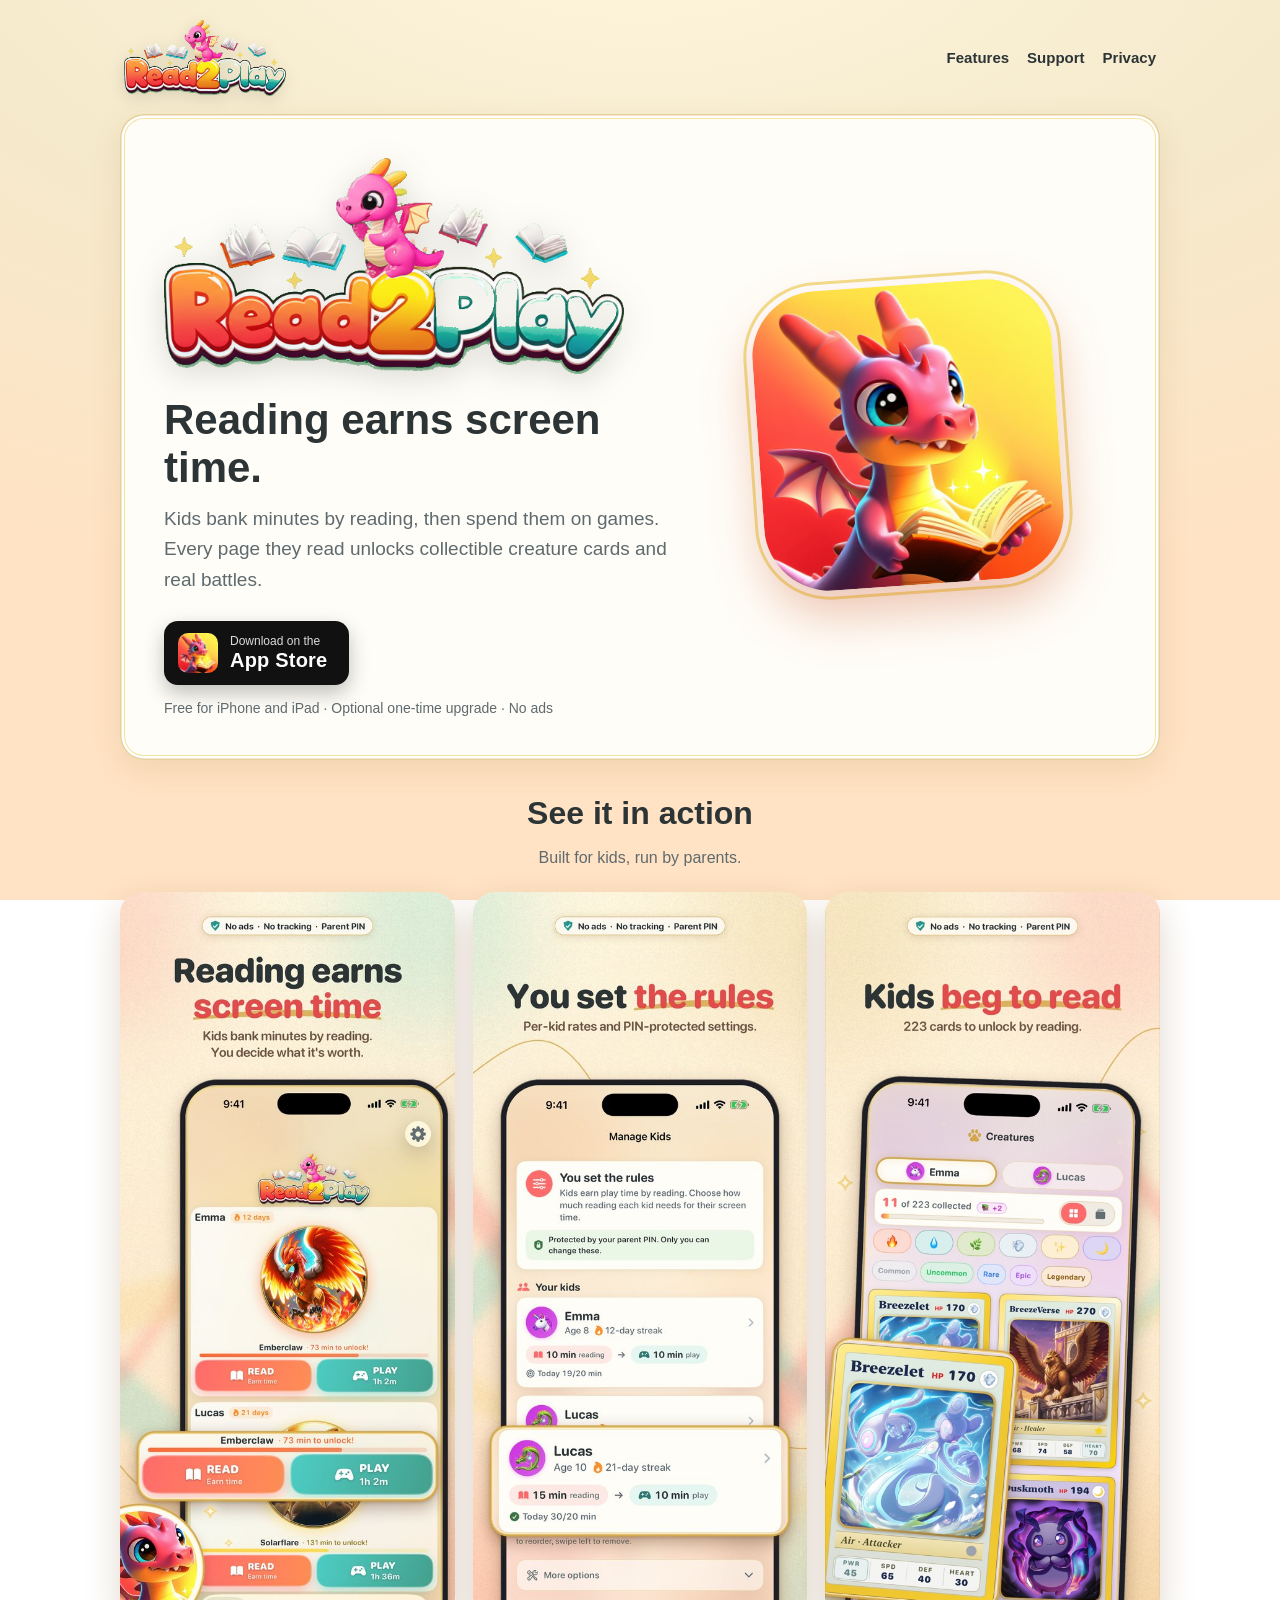
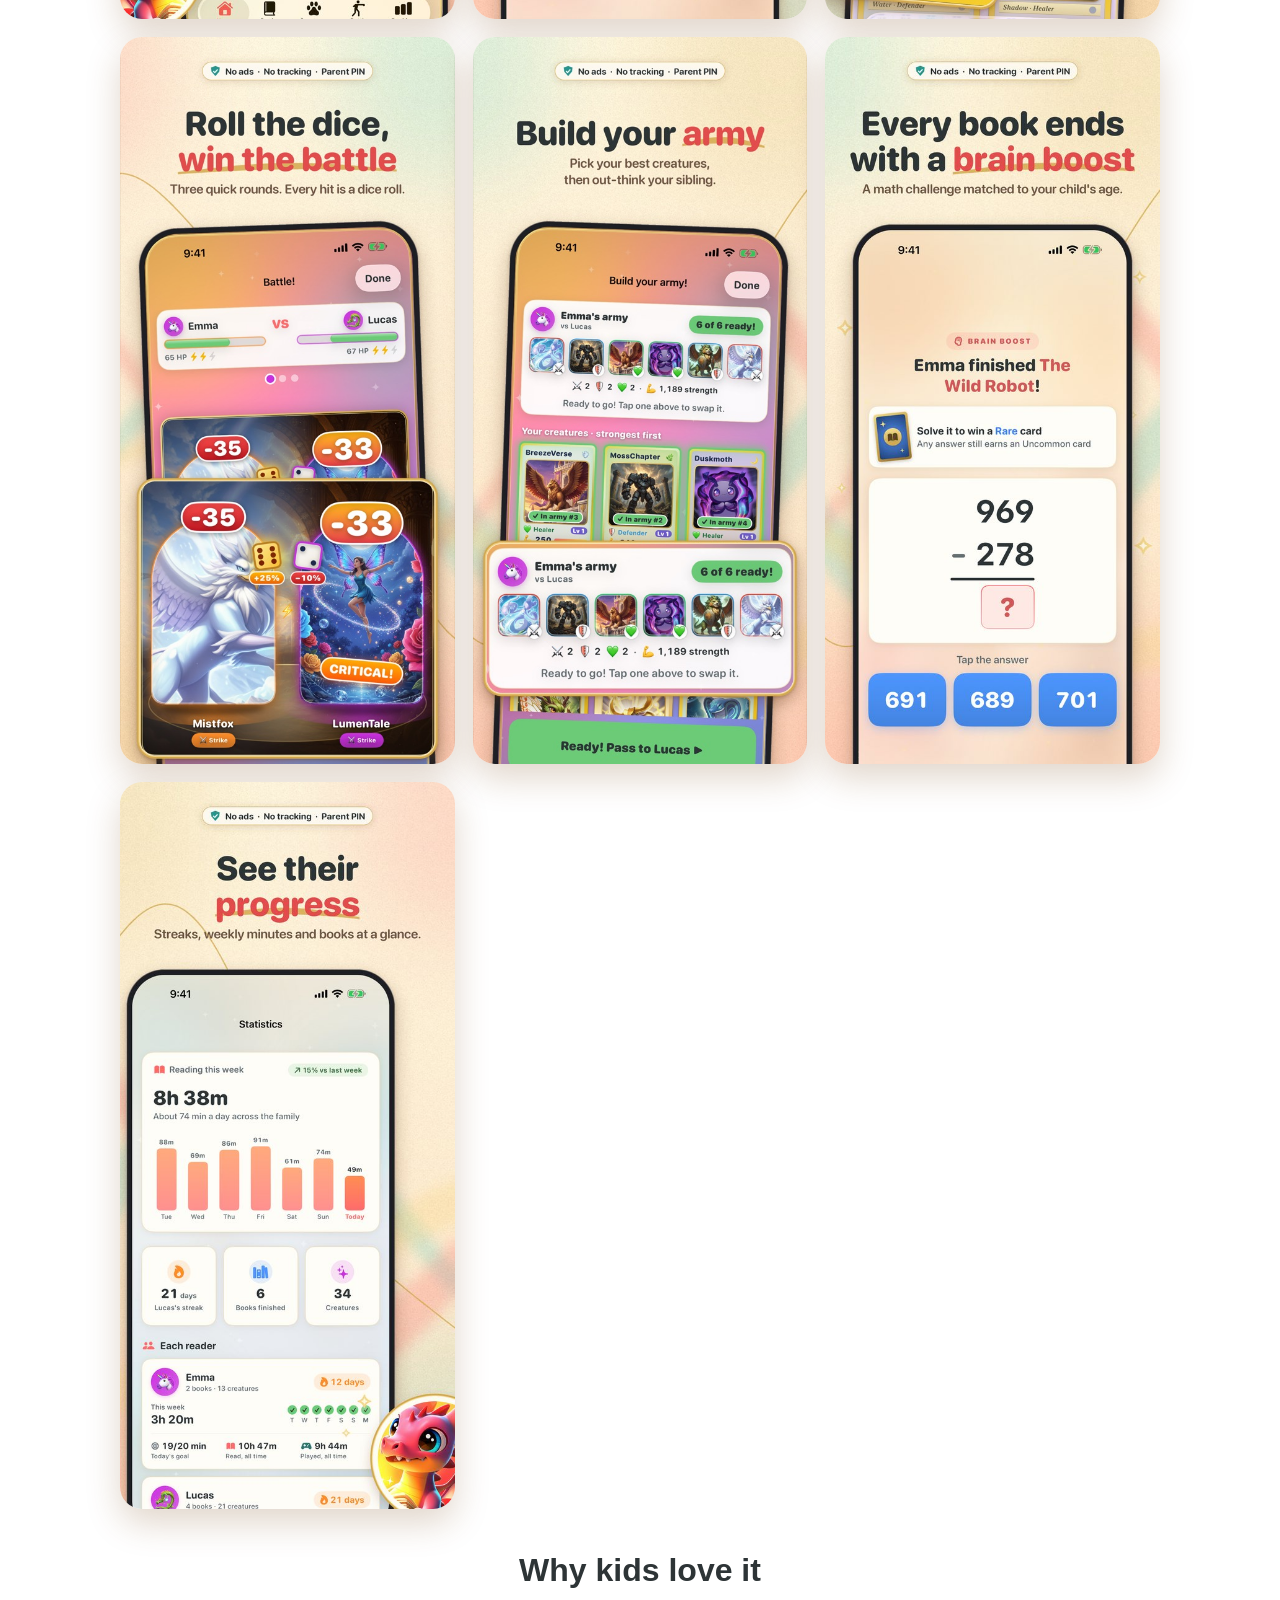
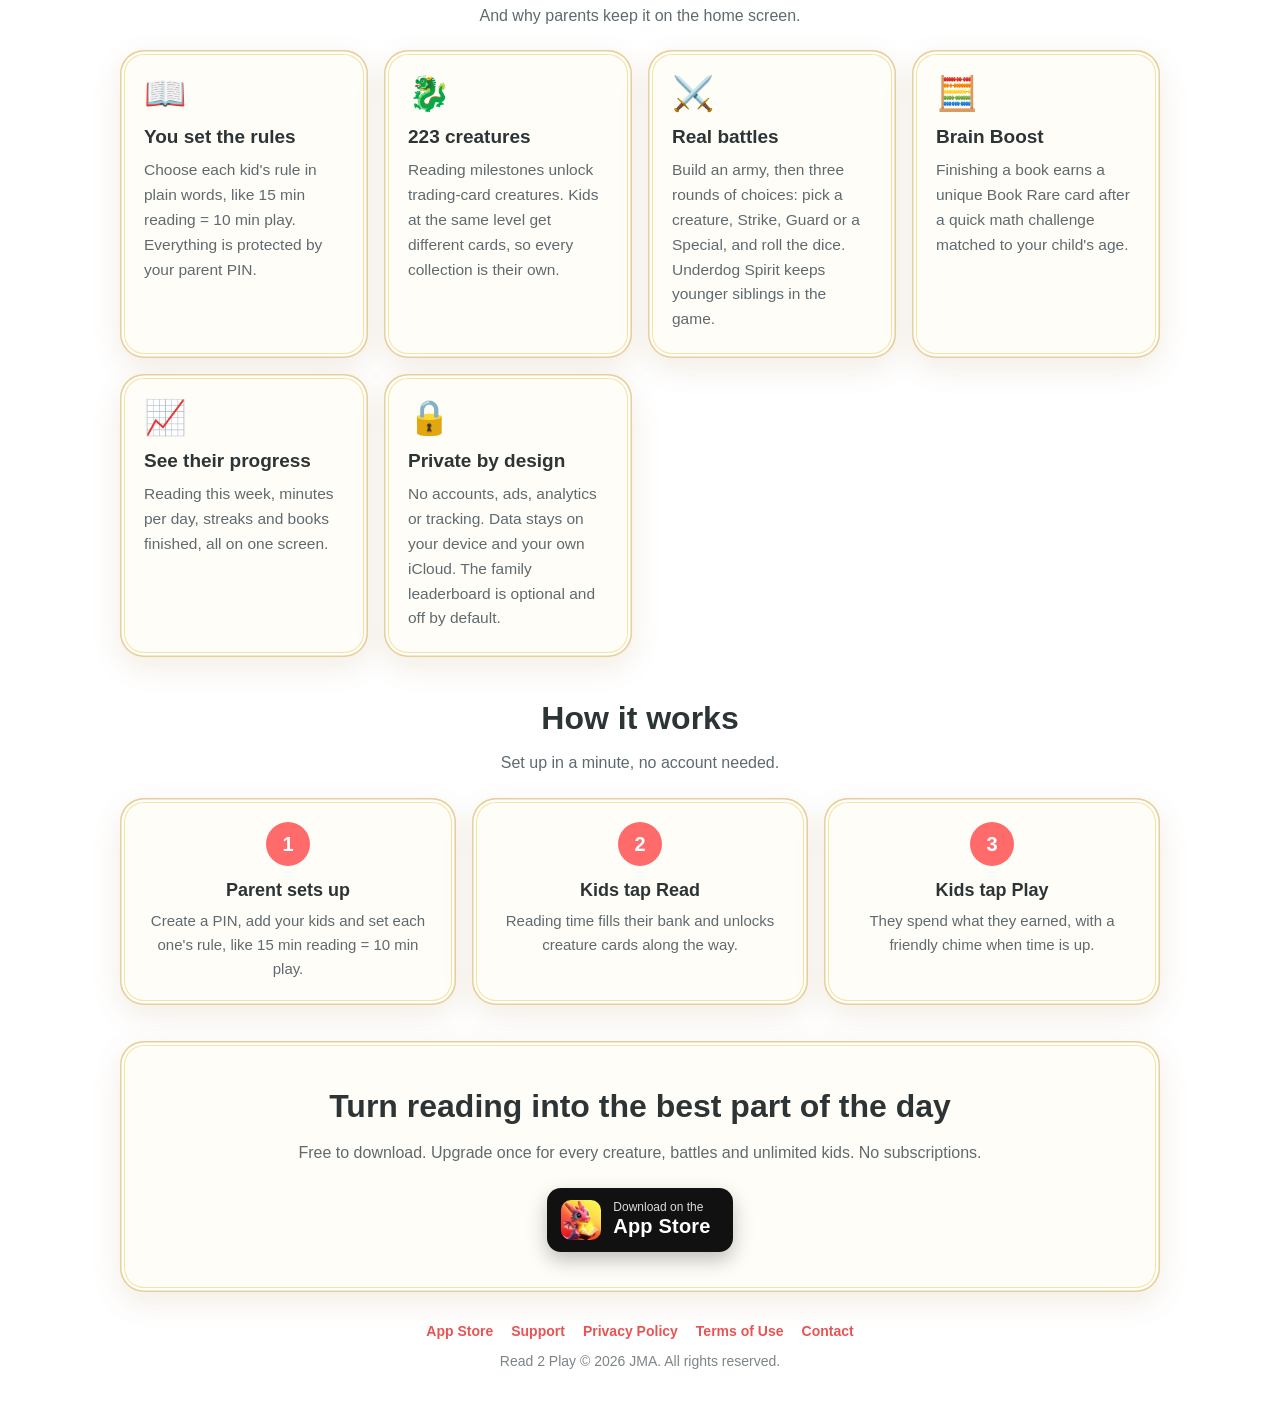
==== commit f63549a8: "2.0: 223 creatures, army + dice battles, new screenshots Co-Authored-By: Claude Opus 5.5 <noreply@an" ====
--- a/index.html
+++ b/index.html
@@ -4,12 +4,12 @@
     <meta charset="UTF-8">
     <meta name="viewport" content="width=device-width, initial-scale=1.0">
     <title>Read 2 Play | Reading earns screen time</title>
-    <meta name="description" content="Kids earn screen time by reading, collect 148+ creature cards and play real turn-based battles. No ads, no tracking, parent-controlled.">
+    <meta name="description" content="Kids earn screen time by reading, collect 223 creature cards and play real turn-based battles. No ads, no tracking, parent-controlled.">
     <link rel="icon" type="image/png" href="favicon.png">
     <link rel="apple-touch-icon" href="apple-touch-icon.png">
     <meta name="apple-itunes-app" content="app-id=6759507366">
     <meta property="og:title" content="Read 2 Play | Reading earns screen time">
-    <meta property="og:description" content="Kids bank reading time to earn screen time, collect 148+ creature cards and battle. Private and parent-controlled.">
+    <meta property="og:description" content="Kids bank reading time to earn screen time, collect 223 creature cards and battle. Private and parent-controlled.">
     <meta property="og:image" content="https://sourcefrenchy.github.io/read2play-site/icon-600.jpg">
     <link rel="stylesheet" href="style.css">
 </head>
@@ -44,7 +44,8 @@
             <img src="shots/01_home.jpg" alt="Home screen: each kid's next creature with Read and Play buttons" loading="lazy">
             <img src="shots/02_parent.jpg" alt="Manage Kids: each kid's reading to play rule, protected by the parent PIN" loading="lazy">
             <img src="shots/03_creatures.jpg" alt="A collection of creature trading cards" loading="lazy">
-            <img src="shots/04_battle.jpg" alt="A five-round creature battle between two kids" loading="lazy">
+            <img src="shots/04_battle.jpg" alt="A creature battle: both fighters roll a die, a 6 is a critical hit" loading="lazy">
+            <img src="shots/05_army.jpg" alt="Build your army: pick the creatures for a battle" loading="lazy">
             <img src="shots/05_book.jpg" alt="Brain Boost math challenge after finishing a book" loading="lazy">
             <img src="shots/06_stats.jpg" alt="Weekly reading progress with minutes per day" loading="lazy">
         </div>
@@ -53,8 +54,8 @@
         <p class="section-sub">And why parents keep it on the home screen.</p>
         <div class="grid">
             <div class="card panel"><div class="ico">📖</div><h3>You set the rules</h3><p>Choose each kid's rule in plain words, like 15 min reading = 10 min play. Everything is protected by your parent PIN.</p></div>
-            <div class="card panel"><div class="ico">🐉</div><h3>148+ creatures</h3><p>Reading milestones unlock trading-card creatures. Kids at the same level get different cards, so every collection is their own.</p></div>
-            <div class="card panel"><div class="ico">⚔️</div><h3>Real battles</h3><p>Five rounds of choices: pick a creature, then Strike, Guard or a Special. Underdog Spirit keeps younger siblings in the game.</p></div>
+            <div class="card panel"><div class="ico">🐉</div><h3>223 creatures</h3><p>Reading milestones unlock trading-card creatures. Kids at the same level get different cards, so every collection is their own.</p></div>
+            <div class="card panel"><div class="ico">⚔️</div><h3>Real battles</h3><p>Build an army, then three rounds of choices: pick a creature, Strike, Guard or a Special, and roll the dice. Underdog Spirit keeps younger siblings in the game.</p></div>
             <div class="card panel"><div class="ico">🧮</div><h3>Brain Boost</h3><p>Finishing a book earns a unique Book Rare card after a quick math challenge matched to your child's age.</p></div>
             <div class="card panel"><div class="ico">📈</div><h3>See their progress</h3><p>Reading this week, minutes per day, streaks and books finished, all on one screen.</p></div>
             <div class="card panel"><div class="ico">🔒</div><h3>Private by design</h3><p>No accounts, ads, analytics or tracking. Data stays on your device and your own iCloud. The family leaderboard is optional and off by default.</p></div>
